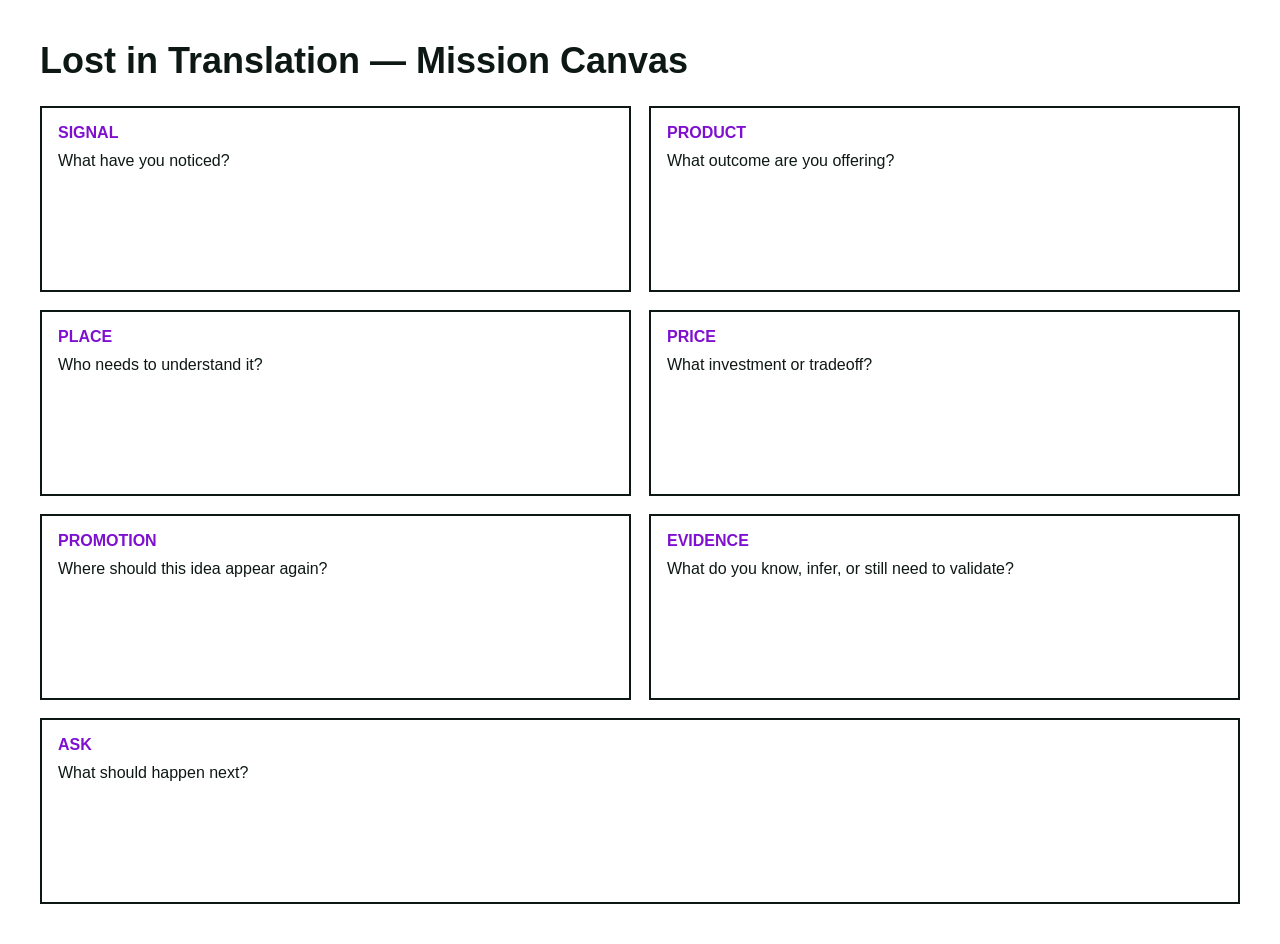
==== mission-canvas.html @ 26e3f167 "Initial presentation" ====
<!doctype html><html><head><meta charset="utf-8"><title>Mission Canvas</title><style>body{font-family:Arial;margin:40px;color:#0D1815}h1{font-size:36px}.grid{display:grid;grid-template-columns:1fr 1fr;gap:18px}.box{border:2px solid #0D1815;min-height:150px;padding:16px}.box h2{font-size:16px;color:#7F10D0;margin:0 0 10px}.wide{grid-column:span 2}@media print{body{margin:20px}}</style></head><body><h1>Lost in Translation — Mission Canvas</h1><div class="grid"><div class="box"><h2>SIGNAL</h2>What have you noticed?</div><div class="box"><h2>PRODUCT</h2>What outcome are you offering?</div><div class="box"><h2>PLACE</h2>Who needs to understand it?</div><div class="box"><h2>PRICE</h2>What investment or tradeoff?</div><div class="box"><h2>PROMOTION</h2>Where should this idea appear again?</div><div class="box"><h2>EVIDENCE</h2>What do you know, infer, or still need to validate?</div><div class="box wide"><h2>ASK</h2>What should happen next?</div></div></body></html>
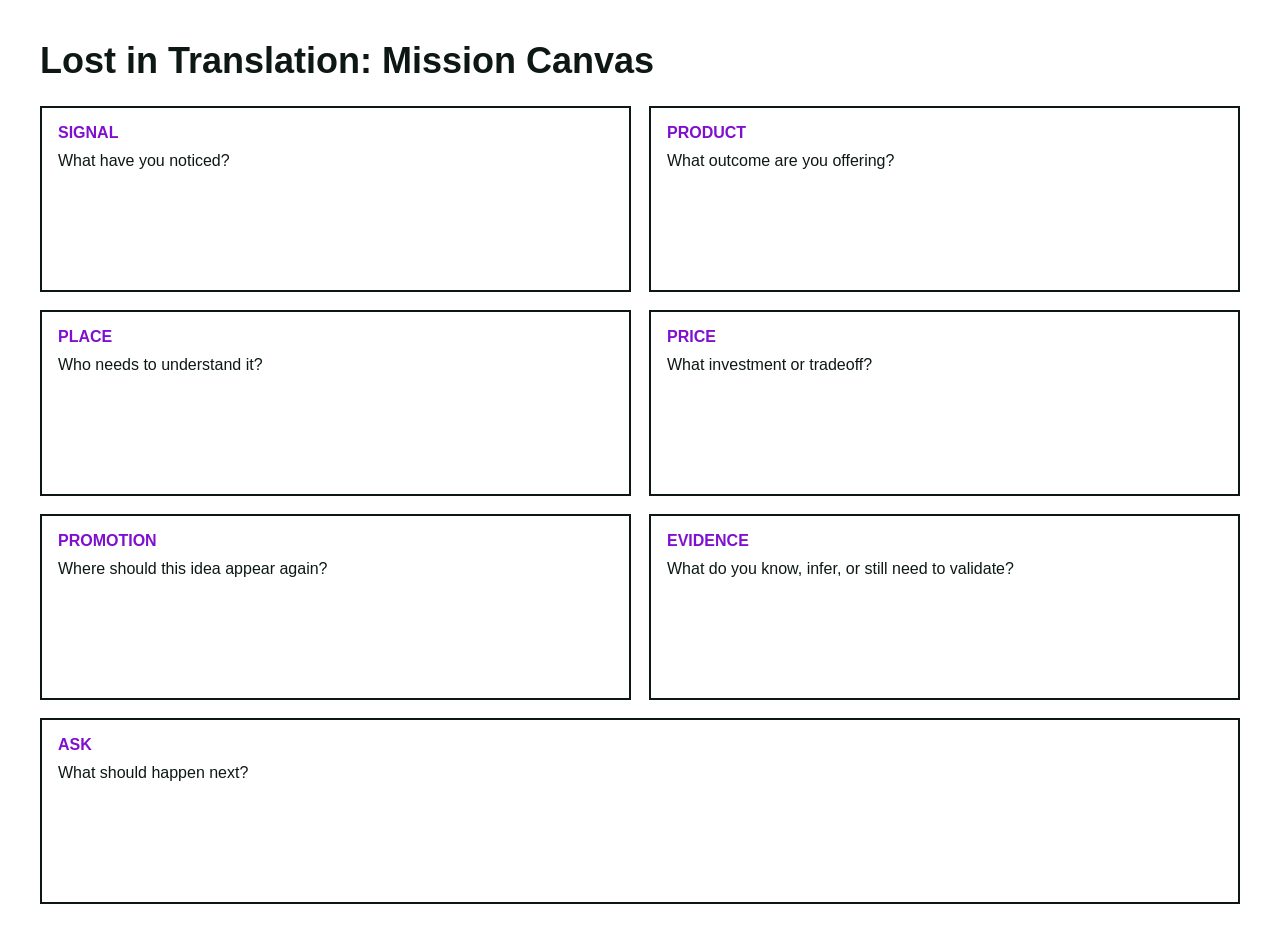
==== commit 11ef5b6f: "tightening the presentation and adding presenter view" ====
--- a/mission-canvas.html
+++ b/mission-canvas.html
@@ -1 +1 @@
-<!doctype html><html><head><meta charset="utf-8"><title>Mission Canvas</title><style>body{font-family:Arial;margin:40px;color:#0D1815}h1{font-size:36px}.grid{display:grid;grid-template-columns:1fr 1fr;gap:18px}.box{border:2px solid #0D1815;min-height:150px;padding:16px}.box h2{font-size:16px;color:#7F10D0;margin:0 0 10px}.wide{grid-column:span 2}@media print{body{margin:20px}}</style></head><body><h1>Lost in Translation — Mission Canvas</h1><div class="grid"><div class="box"><h2>SIGNAL</h2>What have you noticed?</div><div class="box"><h2>PRODUCT</h2>What outcome are you offering?</div><div class="box"><h2>PLACE</h2>Who needs to understand it?</div><div class="box"><h2>PRICE</h2>What investment or tradeoff?</div><div class="box"><h2>PROMOTION</h2>Where should this idea appear again?</div><div class="box"><h2>EVIDENCE</h2>What do you know, infer, or still need to validate?</div><div class="box wide"><h2>ASK</h2>What should happen next?</div></div></body></html>
+<!doctype html><html><head><meta charset="utf-8"><title>Mission Canvas</title><style>body{font-family:Arial;margin:40px;color:#0D1815}h1{font-size:36px}.grid{display:grid;grid-template-columns:1fr 1fr;gap:18px}.box{border:2px solid #0D1815;min-height:150px;padding:16px}.box h2{font-size:16px;color:#7F10D0;margin:0 0 10px}.wide{grid-column:span 2}@media print{body{margin:20px}}</style></head><body><h1>Lost in Translation: Mission Canvas</h1><div class="grid"><div class="box"><h2>SIGNAL</h2>What have you noticed?</div><div class="box"><h2>PRODUCT</h2>What outcome are you offering?</div><div class="box"><h2>PLACE</h2>Who needs to understand it?</div><div class="box"><h2>PRICE</h2>What investment or tradeoff?</div><div class="box"><h2>PROMOTION</h2>Where should this idea appear again?</div><div class="box"><h2>EVIDENCE</h2>What do you know, infer, or still need to validate?</div><div class="box wide"><h2>ASK</h2>What should happen next?</div></div></body></html>
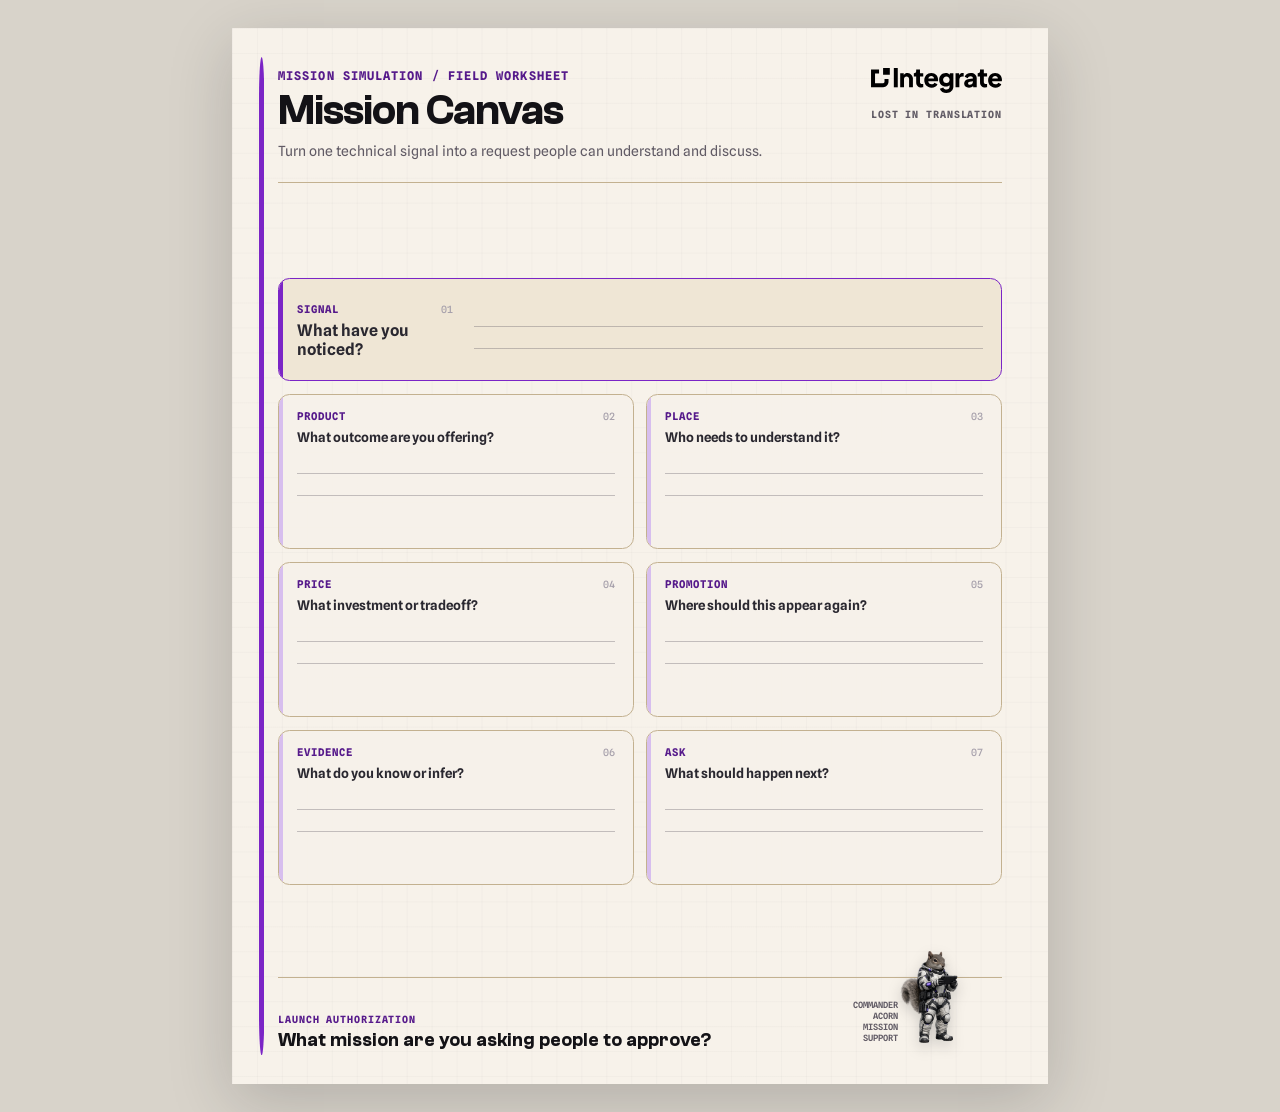
==== commit f91ad42d: "bringing inline with the brand style" ====
--- a/mission-canvas.html
+++ b/mission-canvas.html
@@ -1 +1,215 @@
-<!doctype html><html><head><meta charset="utf-8"><title>Mission Canvas</title><style>body{font-family:Arial;margin:40px;color:#0D1815}h1{font-size:36px}.grid{display:grid;grid-template-columns:1fr 1fr;gap:18px}.box{border:2px solid #0D1815;min-height:150px;padding:16px}.box h2{font-size:16px;color:#7F10D0;margin:0 0 10px}.wide{grid-column:span 2}@media print{body{margin:20px}}</style></head><body><h1>Lost in Translation: Mission Canvas</h1><div class="grid"><div class="box"><h2>SIGNAL</h2>What have you noticed?</div><div class="box"><h2>PRODUCT</h2>What outcome are you offering?</div><div class="box"><h2>PLACE</h2>Who needs to understand it?</div><div class="box"><h2>PRICE</h2>What investment or tradeoff?</div><div class="box"><h2>PROMOTION</h2>Where should this idea appear again?</div><div class="box"><h2>EVIDENCE</h2>What do you know, infer, or still need to validate?</div><div class="box wide"><h2>ASK</h2>What should happen next?</div></div></body></html>
+<!doctype html>
+<html lang="en">
+<head>
+  <meta charset="utf-8">
+  <meta name="viewport" content="width=device-width,initial-scale=1">
+  <title>Lost in Translation - Mission Canvas</title>
+  <style>
+    @font-face { font-family: "Clash Grotesk"; src: url("assets/fonts/ClashGrotesk-Variable.woff2") format("woff2"); font-weight: 200 700; font-display: swap; }
+    @font-face { font-family: "Spline Sans"; src: url("assets/fonts/SplineSans-Variable.woff2") format("woff2"); font-weight: 300 700; font-display: swap; }
+    @font-face { font-family: "Spline Sans Mono"; src: url("assets/fonts/SplineSansMono-Variable.woff2") format("woff2"); font-weight: 300 700; font-display: swap; }
+
+    :root {
+      --ink: #131216;
+      --ink-soft: #2A2830;
+      --mauve: #615B65;
+      --mauve-light: #A6A0AB;
+      --cream: #F7F2EA;
+      --cream-panel: #EFE6D5;
+      --cream-line: #C3B190;
+      --purple: #7B25C6;
+      --purple-dark: #561A8B;
+      --purple-light: #D7BEEE;
+    }
+
+    * { box-sizing: border-box; }
+    @page { size: Letter portrait; margin: 0; }
+
+    html, body {
+      min-height: 100%;
+      margin: 0;
+      background: #d8d3ca;
+      color: var(--ink);
+      font-family: "Spline Sans", Arial, sans-serif;
+    }
+
+    body { display: grid; place-items: start center; padding: 28px 0; }
+
+    .sheet {
+      position: relative;
+      width: 8.5in;
+      height: 11in;
+      display: grid;
+      grid-template-rows: auto 1fr auto;
+      overflow: hidden;
+      padding: .42in .48in .34in;
+      background:
+        linear-gradient(rgba(97,91,101,.035) 1px, transparent 1px),
+        linear-gradient(90deg, rgba(97,91,101,.035) 1px, transparent 1px),
+        var(--cream);
+      background-size: .26in .26in, .26in .26in, auto;
+      box-shadow: 0 18px 60px rgba(19,18,22,.18);
+    }
+
+    .print-rail {
+      position: absolute;
+      z-index: 5;
+      left: .28in;
+      top: .3in;
+      bottom: .3in;
+      width: .055in;
+      height: calc(100% - .6in);
+      pointer-events: none;
+    }
+
+    .masthead {
+      display: grid;
+      grid-template-columns: 1fr 1.48in;
+      gap: .35in;
+      align-items: start;
+      padding-bottom: .22in;
+      border-bottom: 1px solid var(--cream-line);
+    }
+
+    .eyebrow, .card-label, .mission-id, .footer-label {
+      font-family: "Spline Sans Mono", monospace;
+      font-weight: 700;
+      letter-spacing: .09em;
+      text-transform: uppercase;
+    }
+
+    .eyebrow { margin-bottom: .09in; color: var(--purple-dark); font-size: 9pt; }
+    h1 { margin: 0; font: 600 32pt/.9 "Clash Grotesk", sans-serif; letter-spacing: -.025em; }
+    .subtitle { margin: .12in 0 0; color: var(--mauve); font-size: 10.5pt; line-height: 1.35; }
+    .brand { display: grid; justify-items: end; gap: .16in; }
+    .brand img { display: block; width: 1.36in; filter: brightness(0); }
+    .mission-id { color: var(--mauve); font-size: 7.5pt; }
+
+    .canvas {
+      display: grid;
+      grid-template-columns: repeat(2, minmax(0, 1fr));
+      grid-template-rows: 1.08in repeat(3, 1.62in);
+      gap: .13in;
+      align-content: center;
+      padding: .2in 0 .16in;
+    }
+
+    .card {
+      position: relative;
+      overflow: hidden;
+      padding: .16in .19in .13in;
+      border: 1px solid var(--cream-line);
+      border-radius: .12in;
+      background: rgba(247,242,234,.94);
+    }
+
+    .card::before { content: ""; position: absolute; left: 0; top: 0; bottom: 0; width: 4px; background: var(--purple-light); }
+
+    .card.signal {
+      grid-column: 1 / -1;
+      display: grid;
+      grid-template-columns: 1.62in 1fr;
+      gap: .22in;
+      align-items: center;
+      border-color: var(--purple);
+      background: var(--cream-panel);
+    }
+
+    .card.signal::before { background: var(--purple); }
+    .card-head { display: flex; align-items: baseline; justify-content: space-between; gap: .12in; }
+    .card-label { color: var(--purple-dark); font-size: 8pt; }
+    .card-number { color: var(--mauve-light); font: 500 7.5pt/1 "Spline Sans Mono", monospace; }
+    .question { margin: .055in 0 .07in; color: var(--ink-soft); font-size: 10pt; font-weight: 650; line-height: 1.2; }
+    .signal .question { margin: .045in 0 0; font-size: 12pt; }
+
+    .writing-lines {
+      height: .7in;
+      background: repeating-linear-gradient(to bottom, transparent 0, transparent .225in, rgba(97,91,101,.35) .225in, rgba(97,91,101,.35) calc(.225in + 1px));
+    }
+
+    .signal .writing-lines { height: .56in; }
+
+    .footer {
+      position: relative;
+      min-height: .78in;
+      display: grid;
+      grid-template-columns: 1fr 1.08in;
+      align-items: end;
+      padding: .13in 1.05in 0 0;
+      border-top: 1px solid var(--cream-line);
+    }
+
+    .footer-label { display: block; margin-bottom: .05in; color: var(--purple-dark); font-size: 7.5pt; }
+    .closing-question { margin: 0; font: 600 14pt/1.15 "Clash Grotesk", sans-serif; }
+
+    .acorn {
+      position: absolute;
+      z-index: 2;
+      right: .23in;
+      bottom: -.04in;
+      width: .94in;
+      height: 1.2in;
+      object-fit: contain;
+      object-position: center bottom;
+      filter: drop-shadow(0 5px 7px rgba(19,18,22,.18));
+    }
+
+    .acorn-caption {
+      position: absolute;
+      right: 1.08in;
+      bottom: .08in;
+      width: .72in;
+      color: var(--mauve);
+      font: 600 6.5pt/1.25 "Spline Sans Mono", monospace;
+      text-align: right;
+      text-transform: uppercase;
+    }
+
+    @media print {
+      html, body { background: transparent; }
+      body { display: block; padding: 0; }
+      .sheet { background: #fff; box-shadow: none; print-color-adjust: exact; -webkit-print-color-adjust: exact; }
+      .card, .card.signal { background: #fff; }
+    }
+
+    @media screen and (max-width: 850px) { body { display: block; padding: 0; overflow-x: auto; } }
+  </style>
+</head>
+<body>
+  <main class="sheet">
+    <svg class="print-rail" viewBox="0 0 8 100" preserveAspectRatio="none" aria-hidden="true">
+      <rect width="8" height="100" rx="4" fill="#7B25C6"/>
+    </svg>
+    <header class="masthead">
+      <div>
+        <div class="eyebrow">Mission simulation / field worksheet</div>
+        <h1>Mission Canvas</h1>
+        <p class="subtitle">Turn one technical signal into a request people can understand and discuss.</p>
+      </div>
+      <div class="brand">
+        <img src="assets/integrate-wordmark.svg" alt="Integrate">
+        <div class="mission-id">Lost in Translation</div>
+      </div>
+    </header>
+
+    <section class="canvas" aria-label="Mission Canvas worksheet">
+      <article class="card signal">
+        <div><div class="card-head"><span class="card-label">Signal</span><span class="card-number">01</span></div><p class="question">What have you noticed?</p></div>
+        <div class="writing-lines" aria-hidden="true"></div>
+      </article>
+      <article class="card"><div class="card-head"><span class="card-label">Product</span><span class="card-number">02</span></div><p class="question">What outcome are you offering?</p><div class="writing-lines" aria-hidden="true"></div></article>
+      <article class="card"><div class="card-head"><span class="card-label">Place</span><span class="card-number">03</span></div><p class="question">Who needs to understand it?</p><div class="writing-lines" aria-hidden="true"></div></article>
+      <article class="card"><div class="card-head"><span class="card-label">Price</span><span class="card-number">04</span></div><p class="question">What investment or tradeoff?</p><div class="writing-lines" aria-hidden="true"></div></article>
+      <article class="card"><div class="card-head"><span class="card-label">Promotion</span><span class="card-number">05</span></div><p class="question">Where should this appear again?</p><div class="writing-lines" aria-hidden="true"></div></article>
+      <article class="card"><div class="card-head"><span class="card-label">Evidence</span><span class="card-number">06</span></div><p class="question">What do you know or infer?</p><div class="writing-lines" aria-hidden="true"></div></article>
+      <article class="card"><div class="card-head"><span class="card-label">Ask</span><span class="card-number">07</span></div><p class="question">What should happen next?</p><div class="writing-lines" aria-hidden="true"></div></article>
+    </section>
+
+    <footer class="footer">
+      <div><span class="footer-label">Launch authorization</span><p class="closing-question">What mission are you asking people to approve?</p></div>
+      <span class="acorn-caption">Commander Acorn<br>Mission support</span>
+      <img class="acorn" src="assets/acorn-character-tablet.png" alt="Commander Acorn holding a tablet">
+    </footer>
+  </main>
+</body>
+</html>
